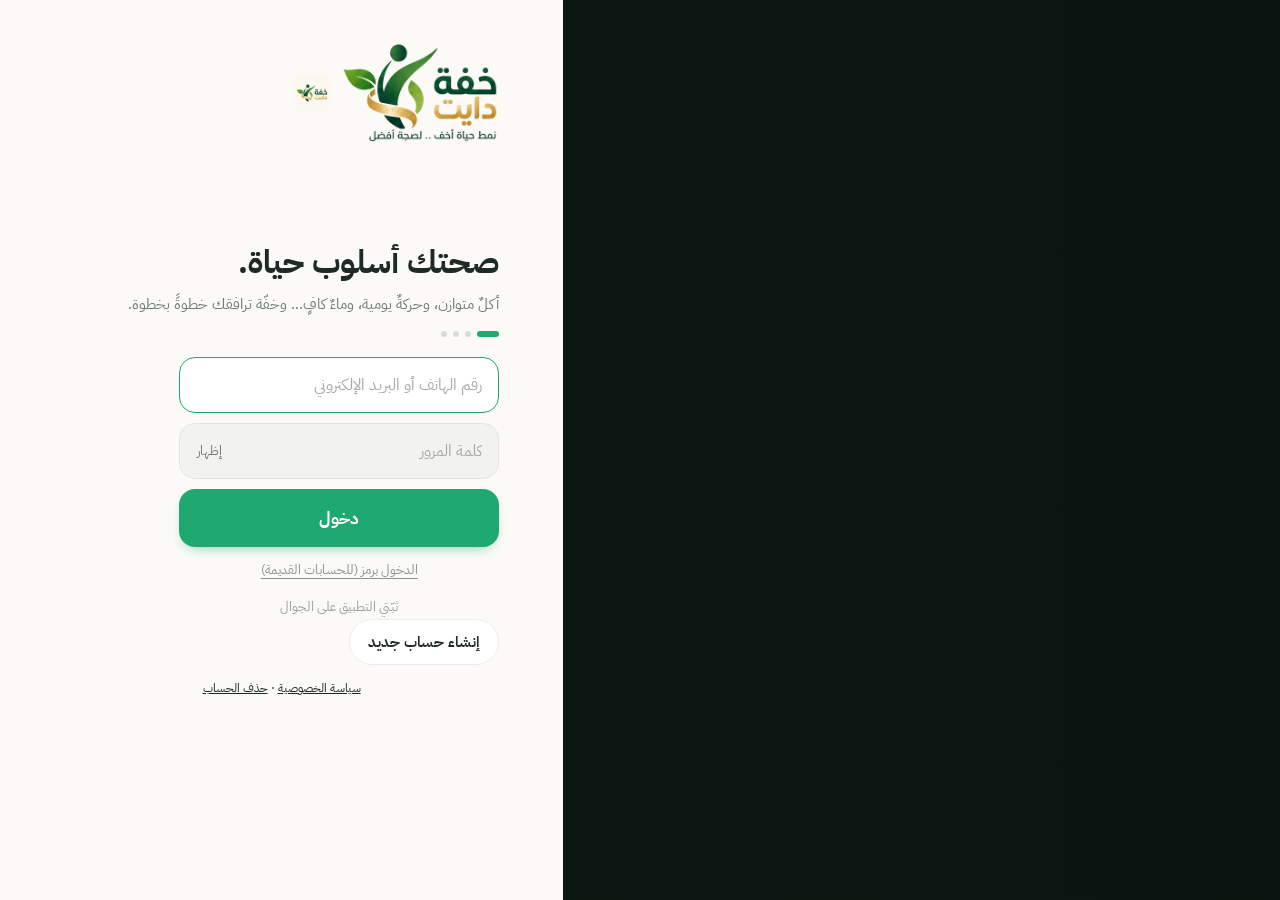
==== index.html @ 31221e3b "خفّة 45: التحديث تلقائي عند فتح التطبيق بدل التنبيه المتكرر، رقم الإصدار الصحيح، زر تثبيت دائم في «ا" ====
<!doctype html>
<html lang="ar" dir="rtl">
<head>
<meta charset="utf-8">
<meta name="viewport" content="width=device-width,initial-scale=1,viewport-fit=cover">
<title>خفة دايت</title>
<meta name="description" content="متابعة يومية لنظامك الغذائي: البدائل، الماء، الوزن، وقياسات تركيب الجسم.">
<meta name="theme-color" content="#1E6B3C">
<meta name="apple-mobile-web-app-capable" content="yes">
<meta name="apple-mobile-web-app-title" content="خفة دايت">
<meta name="apple-mobile-web-app-status-bar-style" content="default">
<link rel="manifest" href="manifest.webmanifest">

<link rel="apple-touch-icon" href="apple-touch-icon.png">
<link rel="icon" href="favicon-32.png" sizes="32x32" type="image/png"><link rel="icon" href="favicon-48.png" sizes="48x48" type="image/png"><link rel="icon" href="icon.svg" type="image/svg+xml">
<link rel="preconnect" href="https://fonts.googleapis.com">
<link rel="stylesheet" href="https://fonts.googleapis.com/css2?family=IBM+Plex+Sans+Arabic:wght@400;500;600;700&family=Reem+Kufi:wght@500;700&display=swap">
<style>
/* Layout: phone-first single column, sticky header + bottom tab bar; summary ring on top, detail cards below */
:root{
  --bg:#f6f8f5; --surface:#ffffff; --ink:#1d2b26; --muted:#66776f; --line:#dfe7e2;
  --mint:#2f9e7a; --mint-soft:#e1f3ec; --peach:#f08a5d; --peach-soft:#fdeee6;
  --warn:#c9822b; --bad:#c2453b; --good:#2f9e7a;
  --f-display:"Reem Kufi","IBM Plex Sans Arabic",Tahoma,sans-serif;
  --f-body:"IBM Plex Sans Arabic",Tahoma,"Segoe UI",sans-serif;
}
@media (prefers-color-scheme: dark){:root:not([data-theme="light"]){
  --bg:#111916; --surface:#18231f; --ink:#e6efe9; --muted:#93a59c; --line:#2a3833;
  --mint:#5cc9a3; --mint-soft:#1d3a30; --peach:#f5a07a; --peach-soft:#3a2720;
  --warn:#e0a458; --bad:#e57368; --good:#5cc9a3; color-scheme:dark}}
:root[data-theme="dark"]{
  --bg:#111916; --surface:#18231f; --ink:#e6efe9; --muted:#93a59c; --line:#2a3833;
  --mint:#5cc9a3; --mint-soft:#1d3a30; --peach:#f5a07a; --peach-soft:#3a2720;
  --warn:#e0a458; --bad:#e57368; --good:#5cc9a3; color-scheme:dark}
*{box-sizing:border-box}
body{background:var(--bg);color:var(--ink);font-family:var(--f-body);font-size:15px;line-height:1.6;direction:rtl}
.wrap{max-width:560px;margin:0 auto;padding-inline:16px;padding-block:0 96px}
header{position:sticky;top:env(safe-area-inset-top,0px);z-index:5;background:var(--bg);padding-block:14px 10px;display:flex;align-items:baseline;justify-content:space-between;gap:12px}
.logo{font-family:var(--f-display);font-size:30px;font-weight:700;color:var(--mint);letter-spacing:0}
.logo .logo-wm{display:block;height:36px;width:auto;color:var(--ink);margin-bottom:2px}
.logo small{display:block;font-family:var(--f-body);font-size:12px;font-weight:500;color:var(--muted);margin-top:-4px}
.date{font-size:13px;color:var(--muted);text-align:left}
section.view{display:flex;flex-direction:column;gap:14px}
.card{background:var(--surface);border:1px solid var(--line);border-radius:16px;padding:16px}
h2{font-family:var(--f-display);font-size:19px;font-weight:500;margin:0 0 10px;text-wrap:balance}
.eyebrow{font-size:12px;color:var(--muted);letter-spacing:.02em}
.num{font-variant-numeric:tabular-nums}
/* Hero ring */
.hero{display:grid;grid-template-columns:auto 1fr;gap:18px;align-items:center}
.ring{width:132px;height:132px;position:relative}
.ring svg{width:100%;height:100%;transform:rotate(-90deg)}
.ring .c{position:absolute;inset:0;display:flex;flex-direction:column;align-items:center;justify-content:center}
.ring .big{font-size:28px;font-weight:700;line-height:1}
.ring .sm{font-size:12px;color:var(--muted)}
.macros{display:flex;flex-direction:column;gap:8px;min-width:0}
.macro{display:grid;grid-template-columns:52px 1fr auto;gap:8px;align-items:center;font-size:13px}
.bar{height:8px;background:var(--mint-soft);border-radius:8px;overflow:hidden}
.bar i{display:block;height:100%;background:var(--mint);border-radius:8px}
.bar.p i{background:var(--peach)}
.bar.f i{background:var(--warn)}
/* meals */
.meal{display:grid;grid-template-columns:auto 1fr auto;gap:12px;align-items:center;padding-block:10px;border-top:1px solid var(--line)}
.meal:first-of-type{border-top:0}
.meal .t{font-weight:600}
.meal .d{font-size:13px;color:var(--muted)}
.chk{width:30px;height:30px;border-radius:50%;border:2px solid var(--line);background:transparent;cursor:pointer;display:grid;place-items:center;color:transparent;font-size:16px;padding:0}
.chk.on{background:var(--mint);border-color:var(--mint);color:#fff}
.chk:focus-visible,button:focus-visible,input:focus-visible,select:focus-visible{outline:2px solid var(--peach);outline-offset:2px}
/* water */
.cups{display:flex;flex-wrap:wrap;gap:8px}
.cup{width:34px;height:42px;border:2px solid var(--line);border-radius:4px 4px 10px 10px;background:transparent;cursor:pointer;position:relative;overflow:hidden;padding:0}
.cup.on{border-color:var(--mint)}
.cup.on::after{content:"";position:absolute;inset:auto 0 0 0;height:70%;background:var(--mint-soft)}
.row{display:flex;gap:10px;align-items:center;flex-wrap:wrap}
input,select{font:inherit;color:var(--ink);background:var(--bg);border:1px solid var(--line);border-radius:10px;padding:8px 10px;min-width:0}
button.btn{font:inherit;font-weight:600;border:0;border-radius:10px;padding:9px 16px;background:var(--mint);color:#fff;cursor:pointer}
button.ghost{background:transparent;color:var(--mint);border:1px solid var(--line)}
/* stats */
.stats{display:grid;grid-template-columns:repeat(2,minmax(0,1fr));gap:10px}
.stat{padding:12px;border-radius:12px;background:var(--bg);border:1px solid var(--line)}
.stat .v{font-size:22px;font-weight:700}
.stat .u{font-size:12px;color:var(--muted)}
.pill{display:inline-block;font-size:11px;font-weight:600;padding:1px 8px;border-radius:20px;margin-inline-start:6px;vertical-align:middle}
.pill.good{background:var(--mint-soft);color:var(--good)}
.pill.warn{background:var(--peach-soft);color:var(--warn)}
.pill.bad{background:var(--peach-soft);color:var(--bad)}
.delta{font-size:12px;font-weight:600}
.delta.good{color:var(--good)} .delta.bad{color:var(--bad)}
/* charts */
.chart{width:100%;height:auto;display:block}
.chart text{fill:var(--muted);font-family:var(--f-body);font-size:11px}
.legend{font-size:12px;color:var(--muted)}
.tbl{overflow-x:auto}
table{border-collapse:collapse;width:100%;font-size:13px}
th,td{padding:7px 6px;border-bottom:1px solid var(--line);text-align:right;white-space:nowrap}
th{color:var(--muted);font-weight:500}
.note{font-size:13px;color:var(--muted)}
.form{display:grid;grid-template-columns:repeat(2,minmax(0,1fr));gap:10px}
.form label{display:flex;flex-direction:column;gap:4px;font-size:12px;color:var(--muted)}
.empty{border:1.5px dashed var(--line);border-radius:14px;padding:18px;text-align:center;color:var(--muted)}
/* tabs */
nav.tabs{position:fixed;inset:auto 0 0 0;z-index:6;background:var(--surface);border-top:1px solid var(--line);display:flex;justify-content:center;padding-bottom:env(safe-area-inset-bottom,0px)}
nav.tabs button{flex:1;max-width:140px;background:none;border:0;font:inherit;font-size:13px;color:var(--muted);padding:12px 4px;cursor:pointer}
nav.tabs button[aria-selected="true"]{color:var(--mint);font-weight:700}
.pick{display:flex;flex-wrap:wrap;gap:6px;margin-top:6px}
.pick select{font-size:13px;padding:6px 8px;flex:1 1 140px}
.meal .tag{font-size:11px;color:var(--muted)}
.limits{display:grid;grid-template-columns:repeat(3,minmax(0,1fr));gap:8px}
.lim{padding:10px;border-radius:12px;background:var(--bg);border:1px solid var(--line);text-align:center}
.lim .v{font-size:20px;font-weight:700}
.lim.over{border-color:var(--bad)} .lim.over .v{color:var(--bad)}
.lim.full .v{color:var(--warn)}
.pm{border-top:1px solid var(--line);padding-block:12px}
.pm:first-child{border-top:0}
.pm h3{font-size:15px;margin:0 0 2px}
.grp{font-size:13px;margin:6px 0 0}
.grp b{color:var(--mint);font-weight:600}
.pm .note{margin:6px 0 0}
.tips{margin:0;padding-inline-start:18px;display:flex;flex-direction:column;gap:6px;font-size:14px}
.toast{position:fixed;bottom:70px;left:50%;transform:translateX(-50%);background:var(--ink);color:var(--bg);padding:8px 16px;border-radius:20px;font-size:13px;z-index:9}
@media (prefers-reduced-motion:no-preference){.ring circle.fg{transition:stroke-dashoffset .6s ease}}

html,body{margin:0}
[hidden]{display:none!important}
img{max-width:100%}
:root{padding-top:env(safe-area-inset-top,0px)}
.logo.big{font-size:56px;line-height:1.1}
.login{min-height:100vh;display:flex;flex-direction:column;align-items:center;justify-content:center;gap:4px;padding-inline:16px;text-align:center}
.err{color:var(--bad)}
.hdr-side{display:flex;align-items:center;gap:8px;flex-wrap:wrap;justify-content:flex-end}
.hdr-side select{font-size:13px;padding:4px 8px}
.sync{width:9px;height:9px;border-radius:50%;background:var(--line);flex:none}
.sync.ok{background:var(--good)} .sync.wait{background:var(--warn)} .sync.off{background:var(--bad)}
.daynav{display:flex;align-items:center;justify-content:space-between;gap:8px}
.daynav strong{font-size:14px;font-weight:600}
button.btn.sm{padding:6px 12px;font-size:13px}
button.btn:disabled{opacity:.35;cursor:default}
.pick select.set{border-color:var(--mint);background:var(--mint-soft)}
textarea{font:inherit;color:var(--ink);background:var(--bg);border:1px solid var(--line);border-radius:10px;padding:8px 10px;resize:vertical}
.tag{font-size:12px;color:var(--muted)}
tr.hl td{font-weight:700;color:var(--mint)}

/* ---- v2 additions ---- */
.fimg{width:36px;height:36px;object-fit:contain;flex:none}
.fimg.sm{width:26px;height:26px}
.fimg.lg{width:52px;height:52px}
.mhead{display:grid;grid-template-columns:auto 1fr auto;gap:10px;align-items:center}
.mhead .t{font-weight:700;font-size:16px}
.slots{display:flex;flex-wrap:wrap;gap:4px;margin-top:4px}
.slot{font-size:11px;padding:1px 8px;border-radius:20px;border:1px solid var(--line);color:var(--muted);white-space:nowrap}
.slot i{display:inline-block;width:7px;height:7px;border-radius:50%;margin-inline-end:4px;vertical-align:middle}
.mcard{display:flex;flex-direction:column;gap:10px}
.mcard.done{border-color:var(--mint)}
.chosen{background:var(--bg);border:1px solid var(--line);border-radius:12px;padding:10px 12px}
.chosen .nm{font-weight:600;margin-bottom:6px;display:flex;justify-content:space-between;gap:8px}
.comp{display:grid;grid-template-columns:auto 1fr auto;gap:8px;align-items:center;font-size:13.5px;padding-block:3px}
.comp .amt{color:var(--muted);font-size:12.5px;text-align:left;white-space:nowrap}
.mact{display:flex;gap:8px;flex-wrap:wrap}
.mact .btn{flex:1 1 auto}
.kc{font-size:12px;color:var(--muted);white-space:nowrap}
.tagchip{display:inline-block;font-size:10.5px;padding:0 7px;border-radius:10px;background:var(--mint-soft);color:var(--mint);margin-inline-start:4px;font-weight:600}
/* sheet */
.sheet-bg{position:fixed;inset:0;background:rgba(10,20,16,.45);z-index:20;display:flex;align-items:flex-end;justify-content:center}
.sheet{background:var(--surface);width:100%;max-width:600px;max-height:88vh;border-radius:20px 20px 0 0;display:flex;flex-direction:column;padding-bottom:env(safe-area-inset-bottom,0px)}
.sheet-h{padding:14px 16px 8px;display:flex;justify-content:space-between;align-items:center;gap:8px;border-bottom:1px solid var(--line)}
.sheet-h h3{margin:0;font-size:17px}
.sheet-b{overflow:auto;padding:12px 16px 20px;display:flex;flex-direction:column;gap:12px}
.seg{display:flex;background:var(--bg);border-radius:12px;padding:3px;gap:3px}
.seg button{flex:1;border:0;background:transparent;font:inherit;font-size:13.5px;padding:7px;border-radius:9px;color:var(--muted);cursor:pointer}
.seg button[aria-pressed="true"]{background:var(--surface);color:var(--ink);font-weight:700;box-shadow:0 1px 2px rgba(0,0,0,.08)}
.icard{display:grid;grid-template-columns:auto 1fr;gap:12px;align-items:center;text-align:right;width:100%;background:var(--bg);border:1px solid var(--line);border-radius:14px;padding:10px;font:inherit;color:inherit;cursor:pointer}
.icard:hover{border-color:var(--mint)}
.icard.sel{border-color:var(--mint);background:var(--mint-soft)}
.collage{display:grid;grid-template-columns:repeat(2,26px);grid-auto-rows:26px;gap:2px;width:56px;justify-content:center;align-content:center}
.collage img{width:26px;height:26px;object-fit:contain}
.icard .nm{font-weight:600}
.icard .sub{font-size:12px;color:var(--muted)}
.grp-h{font-weight:700;font-size:14px;display:flex;align-items:center;gap:6px;margin-top:4px}
.grp-h i{width:9px;height:9px;border-radius:50%}
.fgrid{display:grid;grid-template-columns:repeat(auto-fill,minmax(96px,1fr));gap:8px}
.fbtn{display:flex;flex-direction:column;align-items:center;gap:2px;background:var(--bg);border:1.5px solid var(--line);border-radius:12px;padding:8px 4px;font:inherit;font-size:12px;color:inherit;cursor:pointer;text-align:center;line-height:1.35}
.fbtn .q{color:var(--muted);font-size:11px}
.fbtn[aria-pressed="true"]{border-color:var(--mint);background:var(--mint-soft)}
.filters{display:flex;gap:6px;flex-wrap:wrap}
.fchip{font:inherit;font-size:12.5px;border:1px solid var(--line);background:var(--surface);color:var(--ink);border-radius:20px;padding:4px 12px;cursor:pointer}
.fchip[aria-pressed="true"]{background:var(--mint);border-color:var(--mint);color:#fff}
.levels{display:grid;grid-template-columns:repeat(5,minmax(0,1fr));gap:6px}
.levels button{font:inherit;border:1.5px solid var(--line);background:var(--bg);color:var(--ink);border-radius:12px;padding:8px 2px;cursor:pointer;font-weight:700;font-variant-numeric:tabular-nums}
.levels button[aria-pressed="true"]{border-color:var(--mint);background:var(--mint-soft);color:var(--mint)}
.xtbl td,.xtbl th{text-align:center}
.xtbl td:first-child,.xtbl th:first-child{text-align:right}
.week{display:flex;flex-direction:column;gap:8px}
.wday{border:1px solid var(--line);border-radius:12px;padding:8px 10px}
.wday .dn{font-weight:700;font-size:13px;margin-bottom:4px}
.wday .row2{display:flex;flex-wrap:wrap;gap:4px 10px;font-size:12.5px;color:var(--muted)}
.wday .row2 b{color:var(--ink);font-weight:600}
.shop{columns:2;column-gap:18px;font-size:13.5px}
@media (max-width:420px){.shop{columns:1}}
.shop div{break-inside:avoid;display:flex;align-items:center;gap:6px;padding-block:2px}
.shop label{display:flex;align-items:center;gap:6px;cursor:pointer}
.shop .amt{color:var(--muted);font-size:12px;margin-inline-start:auto}
.flist{display:grid;grid-template-columns:repeat(auto-fill,minmax(150px,1fr));gap:6px 12px}
.fl{display:flex;align-items:center;gap:6px;font-size:13px}
.fl span{color:var(--muted);font-size:11.5px;display:block}
.disclaim{font-size:12.5px;color:var(--muted);border-inline-start:3px solid var(--peach);padding-inline-start:10px}
</style>
</head>
<body>
<!-- LOGIN -->
<div class="login" id="login" hidden>
  <img src="icon.svg" alt="" width="72" height="72" style="border-radius:18px">
  <div class="logo big">خفّة</div>
  <p class="note">أخفّ كل أسبوع</p>
  <form id="loginForm" class="card" style="width:100%;max-width:320px">
    <label for="pin" class="eyebrow">رمز الدخول</label>
    <input id="pin" type="password" inputmode="numeric" autocomplete="current-password" maxlength="8" placeholder="••••" style="width:100%;font-size:22px;text-align:center;letter-spacing:.3em;margin-block:8px 12px">
    <button class="btn" style="width:100%" type="submit">دخول</button>
    <p class="note err" id="loginErr" hidden></p>
  </form>
<p class="kd-legal" style="text-align:center;font-size:12px;margin:14px 0 0"><a href="privacy.html">سياسة الخصوصية</a> · <a href="delete-account.html">حذف الحساب</a></p></div>

<div class="wrap" id="app" hidden>
  <header>
    <div class="logo"><svg xmlns="http://www.w3.org/2000/svg" viewBox="40 -20 1615 1060" role="img" aria-label="خفّة" class="logo-wm"><g transform="translate(0 980) scale(1 -1)" fill="currentColor"><path transform="translate(0 0)" d="M270 0Q212 0 164.0 28.5Q116 57 88.0 111.0Q60 165 60 241Q60 354 123.5 417.0Q187 480 294 480Q373 480 422.5 448.5Q472 417 472 369V0H342V369Q335 371 322.0 372.5Q309 374 294 374Q242 374 216.0 343.0Q190 312 190 241Q190 177 213.5 141.5Q237 106 283 106H535V0ZM535 0V106Q546 106 550.5 91.5Q555 77 555 53Q555 29 550.5 14.5Q546 0 535 0ZM349 550Q323 550 303.5 569.0Q284 588 284 615Q284 642 303.5 661.0Q323 680 349 680Q377 680 395.5 661.0Q414 642 414 615Q414 588 395.5 569.0Q377 550 349 550ZM187 550Q161 550 141.5 569.0Q122 588 122 615Q122 642 141.5 661.0Q161 680 187 680Q214 680 233.0 661.0Q252 642 252 615Q252 588 233.0 569.0Q214 550 187 550Z"/><path transform="translate(812 299)" d="M-33 455Q-57 455 -75.5 470.0Q-94 485 -106.5 506.0Q-119 527 -125.0 546.0Q-131 565 -131 574Q-131 585 -122.5 595.0Q-114 605 -101 605Q-90 605 -83.0 598.0Q-76 591 -72 581Q-65 568 -60.5 552.5Q-56 537 -50.0 526.5Q-44 516 -34 516Q-23 516 -22.5 528.5Q-22 541 -25.5 556.0Q-29 571 -29 579Q-29 589 -21.0 599.0Q-13 609 2 609Q11 609 17.5 604.5Q24 600 28 593Q37 577 42.0 559.0Q47 541 60 541Q69 541 71.0 551.5Q73 562 71.0 577.0Q69 592 66.5 605.5Q64 619 64 625Q64 634 72.0 644.5Q80 655 93 655Q108 655 119.5 636.0Q131 617 131 578Q131 549 124.5 530.0Q118 511 108.0 500.0Q98 489 86.0 484.5Q74 480 63 480Q51 480 40.5 483.5Q30 487 25 491Q20 480 5.0 467.5Q-10 455 -33 455Z"/><path transform="translate(535 0)" d="M538 0Q482 0 437.5 25.0Q393 50 367.5 94.0Q342 138 342 193H472Q472 173 479.0 152.5Q486 132 501.0 119.0Q516 106 538 106H589V0ZM0 0V106H272Q306 106 324.0 127.0Q342 148 342 188V369Q335 371 322.0 372.5Q309 374 294 374Q242 374 216.0 343.0Q190 312 190 241Q190 177 213.5 144.0Q237 111 283 106L270 1Q212 7 164.5 34.5Q117 62 88.5 113.5Q60 165 60 241Q60 354 123.5 417.0Q187 480 294 480Q373 480 422.5 448.5Q472 417 472 369V188Q472 134 446.5 91.5Q421 49 376.0 24.5Q331 0 272 0ZM0 0Q-10 0 -15.0 14.5Q-20 29 -20 53Q-20 77 -15.0 91.5Q-10 106 0 106ZM589 0V106Q600 106 604.5 91.5Q609 77 609 53Q609 29 604.5 14.5Q600 0 589 0ZM295 545Q264 545 242.5 566.5Q221 588 221 617Q221 647 242.5 668.0Q264 689 295 689Q324 689 345.5 668.0Q367 647 367 617Q367 588 345.5 566.5Q324 545 295 545Z"/><path transform="translate(1124 0)" d="M0 0V106H315Q347 106 364.0 129.0Q381 152 381 208Q381 291 341.0 332.5Q301 374 220 374Q208 374 189.0 374.0Q170 374 151.0 373.5Q132 373 119 373Q86 373 65.0 388.5Q44 404 33.5 429.0Q23 454 23 480Q23 501 31.5 509.5Q40 518 48 517Q53 501 73.0 489.5Q93 478 133 478Q143 478 161.0 478.5Q179 479 196.5 479.5Q214 480 220 480Q298 480 353.0 457.5Q408 435 443.0 396.0Q478 357 494.5 308.5Q511 260 511 208Q511 133 482.0 87.0Q453 41 408.0 20.5Q363 0 315 0ZM0 0Q-10 0 -15.0 14.5Q-20 29 -20 53Q-20 77 -15.0 91.5Q-10 106 0 106Z"/></g><g transform="translate(1332 133) scale(2.6) rotate(-35 30 56)" fill="#1FA971"><path d="M30 2C52 18 58 50 51 80C47 97 39 107 30 112C21 107 13 97 9 80C2 50 8 18 30 2Z"/><g stroke="#F6F6F1"><path d="M53 46 L36 56M52 70 L35 79M8 58 L24 66M11 84 L25 90M14 30 L26 38" fill="none" stroke-linecap="round" stroke-width="2.6"/></g></g></svg><small id="who">أخفّ كل أسبوع</small></div>
    <div class="hdr-side">
      <select id="person" aria-label="عرض بيانات" hidden></select>
      <div class="date" id="today"></div>
      <span class="sync" id="sync" title="حالة المزامنة"></span>
    </div>
  </header>

  <!-- TODAY -->
  <section class="view" id="v-today">
    <div class="card hero">
      <div class="ring" aria-label="السعرات">
        <svg viewBox="0 0 120 120"><circle cx="60" cy="60" r="52" fill="none" stroke="var(--mint-soft)" stroke-width="12"/><circle class="fg" id="ringFg" cx="60" cy="60" r="52" fill="none" stroke="var(--mint)" stroke-width="12" stroke-linecap="round" stroke-dasharray="326.7" stroke-dashoffset="326.7"/></svg>
        <div class="c"><span class="big num" id="kcalLeft">—</span><span class="sm">متبقي من <span class="num" id="kcalTarget">—</span></span></div>
      </div>
      <div class="macros">
        <div class="eyebrow" id="planName">النظام</div>
        <div class="macro"><span>بروتين</span><div class="bar p"><i id="bP"></i></div><span class="num" id="tP">—</span></div>
        <div class="macro"><span>كربوهيدرات</span><div class="bar"><i id="bC"></i></div><span class="num" id="tC">—</span></div>
        <div class="macro"><span>دهون</span><div class="bar f"><i id="bF"></i></div><span class="num" id="tF">—</span></div>
      </div>
    </div>

    <div class="daynav">
      <button class="ghost btn sm" id="dPrev">‹ أمس</button>
      <strong id="dLabel">اليوم</strong>
      <button class="ghost btn sm" id="dNext">غدًا ›</button>
    </div>

    <div id="meals" style="display:flex;flex-direction:column;gap:14px"></div>

    <div class="card">
      <h2>حدود الأسبوع</h2>
      <div id="limits" class="limits"></div>
      <p class="note" style="margin:8px 0 0">تُحتسب من الوجبات المُعلَّمة كمُنجزة، من السبت إلى الجمعة.</p>
    </div>

    <div class="card">
      <h2>الماء <span class="num note" id="waterTxt"></span></h2>
      <div class="cups" id="cups"></div>
    </div>

    <div class="card">
      <h2>وزن الصباح</h2>
      <div class="row">
        <input id="wIn" type="number" step="0.1" inputmode="decimal" placeholder="مثلاً 88.4" style="width:130px">
        <span class="note">كجم</span>
        <button class="btn" id="wSave">حفظ</button>
      </div>
      <p class="note" id="wLast"></p>
    </div>

    <div class="card">
      <h2>ملاحظة اليوم</h2>
      <textarea id="noteIn" rows="2" placeholder="جوع، مناسبة، تمرين، أي شيء حدث اليوم" style="width:100%"></textarea>
    </div>
  </section>

  <!-- IDEAS -->
  <section class="view" id="v-ideas" hidden>
    <div class="card">
      <h2>خطة الأسبوع</h2>
      <p class="note" style="margin-top:0">تقترح خفّة وجبات متنوعة لـ٧ أيام وفق نظامك وحدود الأسبوع، وتُعدّ قائمة التسوق. الوجبات التي اخترتها بنفسك لا تتغير.</p>
      <div class="mact">
        <button class="btn" id="genWeek">اقترحي أسبوعًا</button>
        <button class="btn ghost" id="clearWeek">امسحي الاقتراحات</button>
      </div>
      <div class="week" id="week" style="margin-top:12px"></div>
    </div>
    <div class="card" id="shopCard" hidden>
      <h2>قائمة التسوق</h2>
      <p class="note" style="margin-top:0">مجموع الكميات بعد الطبخ لخطة الأيام القادمة. ضعي علامة على ما اشتريته.</p>
      <div class="shop" id="shop"></div>
    </div>
    <div class="card">
      <h2>كل الوجبات الجاهزة</h2>
      <div class="filters" id="ideaFilter" style="margin-bottom:10px"></div>
      <div id="ideaList" style="display:flex;flex-direction:column;gap:8px"></div>
    </div>
  </section>

  <!-- BODY -->
  <section class="view" id="v-body" hidden>
    <div class="card">
      <div class="eyebrow">آخر قياس تركيب الجسم: <span id="ibDate" class="num"></span></div>
      <h2 style="margin-top:4px">تركيب الجسم · Body Composition</h2>
      <div class="stats" id="ibStats"></div>
    </div>
    <div class="card"><h2>التطور بين القياسات</h2><div id="charts"></div></div>
    <div class="card">
      <h2>مقاس الوسط والورك</h2>
      <p class="note" style="margin-top:0">مرة أسبوعيًا صباحًا، بشريط القياس عند مستوى السُّرة وعند أعرض نقطة في الورك.</p>
      <form class="form" id="mForm">
        <label>التاريخ<input id="m-date" type="date" required></label><span></span>
        <label>الوسط (سم)<input id="m-waist" type="number" step="0.5" required></label>
        <label>الورك (سم)<input id="m-hip" type="number" step="0.5" required></label>
        <div style="grid-column:1/-1"><button class="btn" type="submit">حفظ المقاس</button></div>
      </form>
      <div id="mChart" style="margin-top:12px"></div>
    </div>
    <div class="card"><h2>كل قياسات تركيب الجسم</h2><div class="tbl"><table id="ibTable"></table></div><p class="note" id="ibEditHint" style="margin-bottom:0">اضغطي على أي قياس لتعديله.</p></div>
    <div class="card" id="ibCard">
      <h2 id="ibFormTitle">إضافة قياس تركيب الجسم</h2>
      <div class="ib-up" id="ibUp">
        <p class="note" style="margin-top:0">تصوير ورقة نتائج تركيب الجسم أو رفع صورتها يملأ الخانات تلقائيًا، مع مراجعة القيم قبل الحفظ. الصورة لا تُرفع إلى أي خادم؛ القراءة تتم على الجهاز.</p>
        <label class="btn ib-upbtn" id="ibUpBtn">رفع صورة ورقة InBody<input id="ibFile" type="file" accept="image/*,application/pdf" capture="environment" hidden></label>
        <label class="btn ghost sm ib-upbtn" id="ibUpGal">اختيار من المعرض أو ملف PDF<input id="ibFile2" type="file" accept="image/*,application/pdf" hidden></label>
        <div class="ib-prog" id="ibProg" hidden><div class="ib-bar"><i id="ibBar"></i></div><span id="ibProgT" class="note num">جارٍ التحضير…</span></div>
        <div class="ib-msg" id="ibMsg" hidden></div>
      </div>
      <form class="form" id="ibForm">
        <label><span class="ib-l">التاريخ<span class="en">Test Date</span></span><input id="f-date" name="date" type="date" required></label>
        <label><span class="ib-l">الوزن<span class="en">Weight (kg)</span></span><input id="f-weight" name="weight" type="number" step="0.1" inputmode="decimal" required></label>
        <label><span class="ib-l">كتلة العضلات الهيكلية<span class="en">Skeletal Muscle Mass – SMM (kg)</span></span><input id="f-smm" name="smm" type="number" step="0.1" inputmode="decimal" required></label>
        <label><span class="ib-l">كتلة الدهون<span class="en">Body Fat Mass – BFM (kg)</span></span><input id="f-bfm" name="bfm" type="number" step="0.1" inputmode="decimal"></label>
        <label><span class="ib-l">نسبة الدهون<span class="en">Percent Body Fat – PBF (%)</span></span><input id="f-pbf" name="pbf" type="number" step="0.1" inputmode="decimal" required></label>
        <label><span class="ib-l">مؤشر كتلة الجسم<span class="en">BMI (kg/m²)</span></span><input id="f-bmi" name="bmi" type="number" step="0.1" inputmode="decimal"></label>
        <label><span class="ib-l">معدل الأيض الأساسي<span class="en">Basal Metabolic Rate – BMR (kcal)</span></span><input id="f-bmr" name="bmr" type="number" step="1" inputmode="numeric"></label>
        <label><span class="ib-l">مستوى الدهون الحشوية<span class="en">Visceral Fat Level – VFL</span></span><input id="f-vfl" name="vfl" type="number" step="1" inputmode="numeric"></label>
        <label><span class="ib-l">نسبة الخصر للورك<span class="en">Waist-Hip Ratio – WHR</span></span><input id="f-whr" name="whr" type="number" step="0.01" inputmode="decimal"></label>
        <label><span class="ib-l">الكتلة الخالية من الدهون<span class="en">Fat Free Mass – FFM (kg)</span></span><input id="f-ffm" name="ffm" type="number" step="0.1" inputmode="decimal"></label>
        <label><span class="ib-l">إجمالي ماء الجسم<span class="en">Total Body Water – TBW (L)</span></span><input id="f-tbw" name="tbw" type="number" step="0.1" inputmode="decimal"></label>
        <label><span class="ib-l">تقييم InBody<span class="en">InBody Score</span></span><input id="f-score" name="score" type="number" step="1" inputmode="numeric"></label>
        <label><span class="ib-l">الوزن المستهدف<span class="en">Target Weight (kg)</span></span><input id="f-target" name="target_weight" type="number" step="0.1" inputmode="decimal"></label>
        <div style="grid-column:1/-1;display:flex;gap:8px;flex-wrap:wrap"><button class="btn" type="submit">حفظ القياس</button><button class="btn ghost" type="button" id="ibCancel" hidden>إلغاء التعديل</button></div>
      </form>
    </div>
  </section>

  <!-- PLAN -->
  <section class="view" id="v-plan" hidden>
    <div class="card">
      <h2>مستوى السعرات</h2>
      <div class="levels" id="levels"></div>
      <p class="note" id="levelNote" style="margin-bottom:0"></p>
    </div>
    <div class="card">
      <h2>توزيع الحصص على الوجبات</h2>
      <div class="tbl"><table class="xtbl" id="xtbl"></table></div>
      <p class="note" style="margin-bottom:0">الأرقام تمثل عدد الحصص. يمكن استبدال أي حصة بأي صنف من المجموعة نفسها، وتُحسب الكمية تلقائيًا.</p>
    </div>
    <div class="card">
      <h2>تفضيلات الأكل</h2>
      <div class="filters">
        <button class="fchip" id="fGluten" aria-pressed="false">بدون جلوتين</button>
        <button class="fchip" id="fLactose" aria-pressed="false">بدون لاكتوز</button>
      </div>
      <p class="note" style="margin-bottom:0">تُخفي الأصناف والوجبات التي تحتوي على الجلوتين أو اللاكتوز من جميع الخيارات.</p>
    </div>
    <div class="card">
      <h2>مقارنة مع InBody</h2>
      <div class="form">
        <label>مستوى النشاط
          <select id="s-act">
            <option value="1.2">قليل جداً (مكتب بدون رياضة)</option>
            <option value="1.375">خفيف (رياضة ١–٣ أيام)</option>
            <option value="1.55">متوسط (رياضة ٣–٥ أيام)</option>
            <option value="1.725">عالٍ (رياضة يومية)</option>
          </select></label>
        <label>هدف الماء (زجاجات 330 مل)<input id="s-water" type="number" min="4" max="16"></label>
      </div>
      <table style="margin-top:14px" id="calcTbl"></table>
    </div>
    <div class="card"><h2>دليل البدائل</h2><div id="guide" style="display:flex;flex-direction:column;gap:14px"></div></div>
    <div class="card"><h2>مسموح بلا حدود</h2><ul class="tips" id="free"></ul></div>
    <div class="card"><h2>إرشادات</h2><ul class="tips" id="tips"></ul>
      <p class="disclaim" style="margin-top:14px">النظام مبني على قوائم البدائل الغذائية القياسية، وقيم السعرات تقريبية. وأي تغيير في مستوى السعرات يُراجَع مع أخصائية التغذية.</p>
    </div>
    <div class="card"><h2>الحساب</h2><p class="note" id="acct"></p><button class="btn ghost" id="logout">تسجيل الخروج</button></div>
  </section>
</div>

<nav class="tabs" role="tablist" id="tabs" hidden>
  <button role="tab" data-v="today" aria-selected="true">اليوم</button>
  <button role="tab" data-v="ideas" aria-selected="false">الوجبات</button>
  <button role="tab" data-v="body" aria-selected="false">الجسم</button>
  <button role="tab" data-v="plan" aria-selected="false">النظام</button>
</nav>
<div id="sheetRoot"></div>
<div class="toast" id="toast" hidden></div>

<script src="config.js?v=45"></script>
<script src="data.js?v=45"></script>
<script src="app.js?v=45"></script>

</body>
</html>
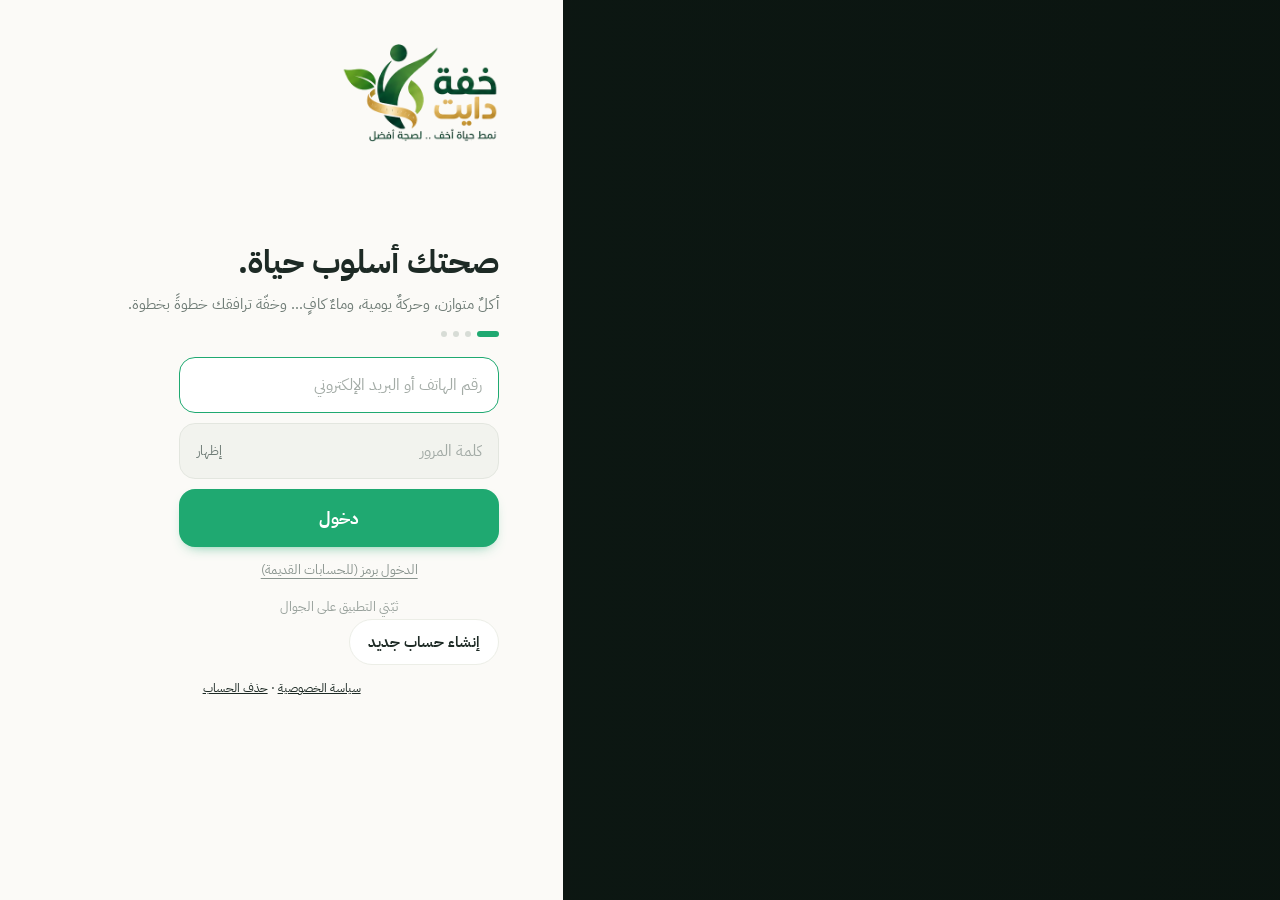
==== commit 539818d2: "خفّة 49: قاعدة أطعمة موسّعة (182 صنفًا) + منتجات السوبر ماركت (Open Food Facts) + الجرام حسب السعرات" ====
--- a/index.html
+++ b/index.html
@@ -11,8 +11,8 @@
 <meta name="apple-mobile-web-app-status-bar-style" content="default">
 <link rel="manifest" href="manifest.webmanifest">
 
-<link rel="apple-touch-icon" href="apple-touch-icon.png">
-<link rel="icon" href="favicon-32.png" sizes="32x32" type="image/png"><link rel="icon" href="favicon-48.png" sizes="48x48" type="image/png"><link rel="icon" href="icon.svg" type="image/svg+xml">
+<link rel="apple-touch-icon" href="apple-touch-icon.png?v=49">
+<link rel="icon" href="favicon-32.png?v=49" sizes="32x32" type="image/png"><link rel="icon" href="favicon-48.png?v=49" sizes="48x48" type="image/png"><link rel="icon" href="icon.svg?v=49" type="image/svg+xml">
 <link rel="preconnect" href="https://fonts.googleapis.com">
 <link rel="stylesheet" href="https://fonts.googleapis.com/css2?family=IBM+Plex+Sans+Arabic:wght@400;500;600;700&family=Reem+Kufi:wght@500;700&display=swap">
 <style>
@@ -402,9 +402,9 @@
 <div id="sheetRoot"></div>
 <div class="toast" id="toast" hidden></div>
 
-<script src="config.js?v=45"></script>
-<script src="data.js?v=45"></script>
-<script src="app.js?v=45"></script>
+<script src="config.js?v=49"></script>
+<script src="data.js?v=49"></script>
+<script src="app.js?v=49"></script>
 
 </body>
 </html>
